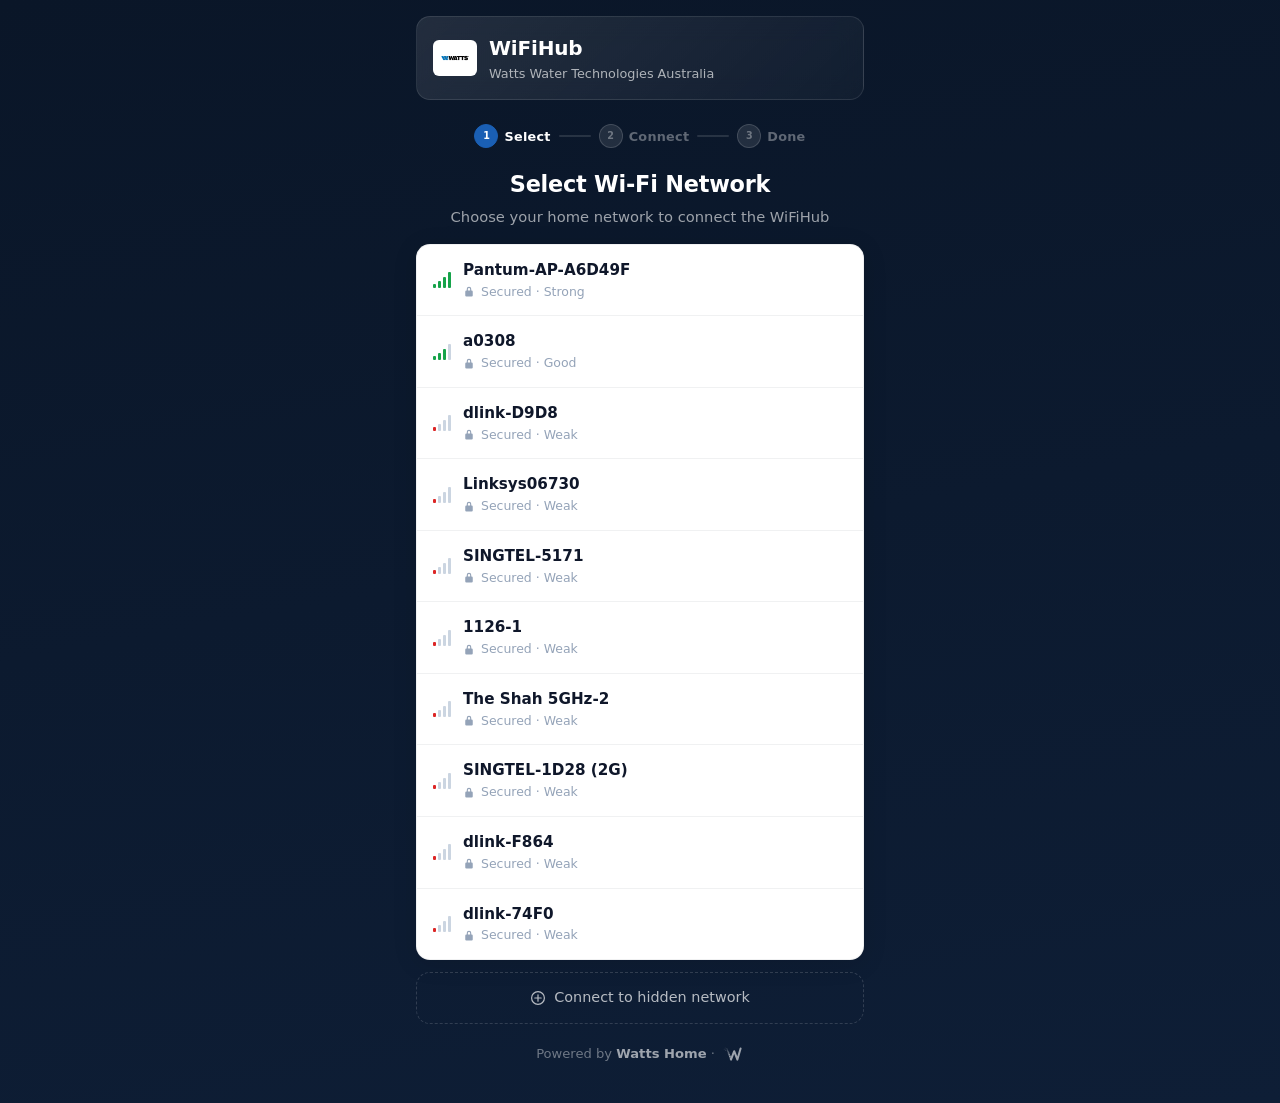
==== components/wifi_portal/src/index.html @ 4f14a234 "build(portal): move the wifi_manager component to components/wifi_portal Problem: the setup portal's" ====
<!DOCTYPE html>
<html lang="en">
<head>
	<meta charset="utf-8">
	<meta name="viewport" content="width=device-width, initial-scale=1.0, user-scalable=no">
	<meta name="apple-mobile-web-app-capable" content="yes">
	<meta name="theme-color" content="#0a1628">
	<link rel="stylesheet" href="style.css">
	<script defer src="code.js"></script>
	<title>WiFiHub Setup</title>
</head>
<body>
<div id="app">

	<!-- Brand Header -->
	<header id="brand">
		<div class="brand-row">
			<img class="brand-logo" src="Watts_Logo.png" alt="Watts Water Technologies" width="100" height="48">
			<div class="brand-text">
				<div class="brand-name">WiFiHub</div>
				<div class="brand-sub">Watts Water Technologies Australia</div>
			</div>
		</div>
	</header>

	<!-- Step Progress -->
	<nav id="steps" aria-label="Setup progress">
		<div class="step active" data-step="1"><span class="step-num">1</span><span class="step-lbl">Select</span></div>
		<div class="step-line"><div class="step-line-fill"></div></div>
		<div class="step" data-step="2"><span class="step-num">2</span><span class="step-lbl">Connect</span></div>
		<div class="step-line"><div class="step-line-fill"></div></div>
		<div class="step" data-step="3"><span class="step-num">3</span><span class="step-lbl">Done</span></div>
	</nav>

	<!-- ════════════════════════════════════════ -->
	<!-- VIEW 1: Wi-Fi Network Selection         -->
	<!-- ════════════════════════════════════════ -->
	<div id="view-scan" class="view active">

		<!-- Connected banner (hidden until connected) -->
		<button id="connected-banner" class="card card-connected" style="display:none"
			aria-label="View connection details" type="button">
			<div class="banner-row">
				<svg class="icon-sm" viewBox="0 0 20 20" aria-hidden="true">
					<circle cx="10" cy="10" r="10" fill="#16a34a"/>
					<path d="M6 10l3 3 5-6" stroke="#fff" stroke-width="2" fill="none" stroke-linecap="round" stroke-linejoin="round"/>
				</svg>
				<div class="banner-body">
					<div class="banner-label">Connected to</div>
					<div id="connected-ssid" class="banner-value"></div>
				</div>
				<svg class="icon-chevron" viewBox="0 0 20 20" width="18" height="18" aria-hidden="true">
					<path d="M7 4l6 6-6 6" stroke="currentColor" stroke-width="2" fill="none" stroke-linecap="round" stroke-linejoin="round"/>
				</svg>
			</div>
		</button>

		<h1 class="view-title">Select Wi-Fi Network</h1>
		<p class="view-sub">Choose your home network to connect the WiFiHub</p>

		<!-- Network list -->
		<div id="network-list" class="card" role="list" aria-label="Available Wi-Fi networks">
			<div id="scan-msg" class="scan-placeholder">
				<div class="spinner-sm"></div>
				<span>Scanning for networks&hellip;</span>
			</div>
		</div>

		<!-- Hidden network link -->
		<button id="btn-hidden" class="btn-link" type="button">
			<svg viewBox="0 0 20 20" width="16" height="16" aria-hidden="true">
				<circle cx="10" cy="10" r="8" stroke="currentColor" stroke-width="1.5" fill="none"/>
				<path d="M10 6v8M6 10h8" stroke="currentColor" stroke-width="1.5" stroke-linecap="round"/>
			</svg>
			Connect to hidden network
		</button>
	</div>

	<!-- ════════════════════════════════════════ -->
	<!-- VIEW 2a: Password Entry                 -->
	<!-- ════════════════════════════════════════ -->
	<div id="view-password" class="view" style="display:none">
		<button class="btn-back" type="button" data-back="scan" aria-label="Go back">
			<svg viewBox="0 0 20 20" width="20" height="20"><path d="M13 4l-6 6 6 6" stroke="currentColor" stroke-width="2" fill="none" stroke-linecap="round" stroke-linejoin="round"/></svg>
			Back
		</button>

		<h1 class="view-title">Enter Password</h1>
		<p class="view-sub">for <strong id="pwd-net-name"></strong></p>

		<div class="card form-card">
			<label class="field">
				<span class="field-label">Wi-Fi Password</span>
				<div class="field-input-wrap">
					<input id="input-pwd" type="password" placeholder="Enter password" autocomplete="off" autocapitalize="off">
					<button class="btn-eye" type="button" data-toggle-pwd="input-pwd" aria-label="Show password">
						<svg class="eye-show" viewBox="0 0 24 24" width="22" height="22"><path d="M1 12s4-8 11-8 11 8 11 8-4 8-11 8-11-8-11-8z" stroke="currentColor" stroke-width="1.5" fill="none"/><circle cx="12" cy="12" r="3" stroke="currentColor" stroke-width="1.5" fill="none"/></svg>
						<svg class="eye-hide" viewBox="0 0 24 24" width="22" height="22"><path d="M17.94 17.94A10.07 10.07 0 0 1 12 20c-7 0-11-8-11-8a18.45 18.45 0 0 1 5.06-5.94M9.9 4.24A9.12 9.12 0 0 1 12 4c7 0 11 8 11 8a18.5 18.5 0 0 1-2.16 3.19m-6.72-1.07a3 3 0 1 1-4.24-4.24" stroke="currentColor" stroke-width="1.5" fill="none"/><line x1="1" y1="1" x2="23" y2="23" stroke="currentColor" stroke-width="1.5"/></svg>
					</button>
				</div>
				<div id="pwd-error" class="field-error" role="alert"></div>
			</label>
		</div>

		<div class="btn-row">
			<button id="btn-connect" class="btn btn-primary" type="button">Connect</button>
		</div>
	</div>

	<!-- ════════════════════════════════════════ -->
	<!-- VIEW 2b: Manual / Hidden SSID Entry     -->
	<!-- ════════════════════════════════════════ -->
	<div id="view-manual" class="view" style="display:none">
		<button class="btn-back" type="button" data-back="scan" aria-label="Go back">
			<svg viewBox="0 0 20 20" width="20" height="20"><path d="M13 4l-6 6 6 6" stroke="currentColor" stroke-width="2" fill="none" stroke-linecap="round" stroke-linejoin="round"/></svg>
			Back
		</button>

		<h1 class="view-title">Hidden Network</h1>
		<p class="view-sub">Enter the network name and password</p>

		<div class="card form-card">
			<label class="field">
				<span class="field-label">Network Name (SSID)</span>
				<div class="field-input-wrap">
					<input id="input-manual-ssid" type="text" placeholder="Enter network name" autocomplete="off" autocapitalize="off">
				</div>
				<div id="ssid-error" class="field-error" role="alert"></div>
			</label>
			<label class="field">
				<span class="field-label">Password <span class="field-opt">(optional for open networks)</span></span>
				<div class="field-input-wrap">
					<input id="input-manual-pwd" type="password" placeholder="Enter password" autocomplete="off" autocapitalize="off">
					<button class="btn-eye" type="button" data-toggle-pwd="input-manual-pwd" aria-label="Show password">
						<svg class="eye-show" viewBox="0 0 24 24" width="22" height="22"><path d="M1 12s4-8 11-8 11 8 11 8-4 8-11 8-11-8-11-8z" stroke="currentColor" stroke-width="1.5" fill="none"/><circle cx="12" cy="12" r="3" stroke="currentColor" stroke-width="1.5" fill="none"/></svg>
						<svg class="eye-hide" viewBox="0 0 24 24" width="22" height="22"><path d="M17.94 17.94A10.07 10.07 0 0 1 12 20c-7 0-11-8-11-8a18.45 18.45 0 0 1 5.06-5.94M9.9 4.24A9.12 9.12 0 0 1 12 4c7 0 11 8 11 8a18.5 18.5 0 0 1-2.16 3.19m-6.72-1.07a3 3 0 1 1-4.24-4.24" stroke="currentColor" stroke-width="1.5" fill="none"/><line x1="1" y1="1" x2="23" y2="23" stroke="currentColor" stroke-width="1.5"/></svg>
					</button>
				</div>
			</label>
		</div>

		<div class="btn-row">
			<button id="btn-manual-connect" class="btn btn-primary" type="button">Connect</button>
		</div>
	</div>

	<!-- ════════════════════════════════════════ -->
	<!-- VIEW 3: Connecting / Result             -->
	<!-- ════════════════════════════════════════ -->
	<div id="view-connecting" class="view" style="display:none">
		<div class="state-wrap">

			<!-- Loading state -->
			<div id="state-loading" class="state-panel">
				<div class="spinner-lg"></div>
				<h1 class="view-title">Connecting&hellip;</h1>
				<p class="view-sub">to <strong id="connecting-ssid"></strong></p>
				<p class="hint-text">Your device may briefly lose Wi-Fi while the hub configures its radio. This usually takes 10&ndash;30&thinsp;seconds.</p>
			</div>

			<!-- Success state -->
			<div id="state-success" class="state-panel" style="display:none">
				<div class="result-icon">
					<svg viewBox="0 0 56 56" width="56" height="56">
						<circle cx="28" cy="28" r="26" fill="none" stroke="#16a34a" stroke-width="2.5" class="anim-circle"/>
						<path d="M17 28l8 8 14-15" stroke="#16a34a" stroke-width="3" fill="none" stroke-linecap="round" stroke-linejoin="round" class="anim-check"/>
					</svg>
				</div>
				<h1 class="view-title clr-success">Connected!</h1>
				<p class="view-sub">Your WiFiHub is now on your home network</p>
				<div class="card next-step-card">
					<!-- Watts Home "dissolving-W" mark (derived from the Watts Home app loading screen) -->
					<svg class="vplus-icon" viewBox="0 0 62 62" role="img" aria-label="Watts Home logo">
						<rect x="0" y="0" width="62" height="62" rx="8" fill="#0066cc"/>
						<!-- solid right portion of the W -->
						<path d="M30 45 L38 24 L46 45 L54 17" fill="none" stroke="#fff" stroke-width="5" stroke-linecap="round" stroke-linejoin="round"/>
						<!-- pixel-dissolve left arm -->
						<g fill="#fff">
							<rect x="27" y="40" width="5" height="5" rx="0.8"/>
							<rect x="25" y="35" width="4.6" height="4.6" rx="0.8" opacity="0.92"/>
							<rect x="23.4" y="30.5" width="4.2" height="4.2" rx="0.8" opacity="0.8"/>
							<rect x="22" y="26.5" width="3.8" height="3.8" rx="0.7" opacity="0.66"/>
							<rect x="20.8" y="23" width="3.4" height="3.4" rx="0.6" opacity="0.52"/>
							<rect x="19.6" y="20" width="3" height="3" rx="0.5" opacity="0.4"/>
							<rect x="18.4" y="16.6" width="2.6" height="2.6" rx="0.5" opacity="0.32"/>
							<rect x="15.5" y="20.5" width="2.6" height="2.6" rx="0.5" opacity="0.3"/>
							<rect x="14.6" y="15" width="2" height="2" rx="0.4" opacity="0.18"/>
							<rect x="12" y="18" width="2.2" height="2.2" rx="0.4" opacity="0.2"/>
						</g>
					</svg>
					<div>
						<strong>Return to Watts Home app</strong>
						<div class="next-step-sub">to complete your WiFiHub setup</div>
					</div>
				</div>
			</div>

			<!-- Failure state -->
			<div id="state-fail" class="state-panel" style="display:none">
				<div class="result-icon">
					<svg viewBox="0 0 56 56" width="56" height="56">
						<circle cx="28" cy="28" r="26" fill="none" stroke="#dc2626" stroke-width="2.5"/>
						<path d="M20 20l16 16M36 20l-16 16" stroke="#dc2626" stroke-width="3" fill="none" stroke-linecap="round"/>
					</svg>
				</div>
				<h1 class="view-title clr-danger">Connection Failed</h1>
				<p class="view-sub">Unable to connect to the network</p>
				<div class="card hint-card">
					<ul class="hint-list">
						<li>Double-check the Wi-Fi password</li>
						<li>Ensure you are near your router</li>
						<li>Verify the network is 2.4&thinsp;GHz compatible</li>
					</ul>
				</div>
			</div>
		</div>

		<div class="btn-row">
			<button id="btn-retry" class="btn btn-secondary" type="button" style="display:none">Try Again</button>
			<button id="btn-done" class="btn btn-primary" type="button" disabled>Done</button>
		</div>
	</div>

	<!-- ════════════════════════════════════════ -->
	<!-- VIEW: Connection Details                -->
	<!-- ════════════════════════════════════════ -->
	<div id="view-details" class="view" style="display:none">
		<button class="btn-back" type="button" data-back="scan" aria-label="Go back">
			<svg viewBox="0 0 20 20" width="20" height="20"><path d="M13 4l-6 6 6 6" stroke="currentColor" stroke-width="2" fill="none" stroke-linecap="round" stroke-linejoin="round"/></svg>
			Back
		</button>

		<h1 class="view-title">Connection Details</h1>
		<p class="view-sub" id="details-ssid-label"></p>

		<div class="card details-card">
			<div class="detail-row">
				<span class="detail-k">IP Address</span>
				<span class="detail-v" id="detail-ip">&mdash;</span>
			</div>
			<div class="detail-row">
				<span class="detail-k">Subnet Mask</span>
				<span class="detail-v" id="detail-netmask">&mdash;</span>
			</div>
			<div class="detail-row">
				<span class="detail-k">Gateway</span>
				<span class="detail-v" id="detail-gw">&mdash;</span>
			</div>
		</div>

		<div class="btn-row">
			<button id="btn-disconnect" class="btn btn-danger-outline" type="button">Disconnect</button>
		</div>
	</div>

	<!-- Disconnect Confirmation Modal -->
	<div id="modal-disconnect" class="modal-overlay" style="display:none">
		<div class="modal-box" role="alertdialog" aria-labelledby="modal-title">
			<svg class="modal-icon" viewBox="0 0 24 24" width="32" height="32" aria-hidden="true">
				<circle cx="12" cy="12" r="10" fill="none" stroke="#dc2626" stroke-width="1.5"/>
				<path d="M12 8v4M12 14.5v.5" stroke="#dc2626" stroke-width="2" stroke-linecap="round"/>
			</svg>
			<h2 id="modal-title" class="modal-heading">Disconnect Wi-Fi?</h2>
			<p class="modal-text">Your WiFiHub will lose its network connection and you will need to set it up again.</p>
			<div class="btn-row modal-btns">
				<button id="btn-cancel-dc" class="btn btn-secondary" type="button">Cancel</button>
				<button id="btn-confirm-dc" class="btn btn-danger" type="button">Disconnect</button>
			</div>
		</div>
	</div>

	<!-- Footer -->
	<footer id="footer">
		<span>Powered by</span>
		<strong>Watts Home</strong>
		<span>&middot;</span>
		<!-- Watts Home "dissolving-W" mark (derived from the Watts Home app loading screen) -->
		<svg class="footer-logo" viewBox="0 0 62 40" role="img" aria-label="Watts Home logo">
			<!-- solid right portion of the W -->
			<path d="M30 34 L38 13 L46 34 L54 6" fill="none" stroke="#fff" stroke-width="5" stroke-linecap="round" stroke-linejoin="round"/>
			<!-- pixel-dissolve left arm -->
			<g fill="#fff">
				<rect x="27" y="29" width="5" height="5" rx="0.8"/>
				<rect x="25" y="24" width="4.6" height="4.6" rx="0.8" opacity="0.92"/>
				<rect x="23.4" y="19.5" width="4.2" height="4.2" rx="0.8" opacity="0.8"/>
				<rect x="22" y="15.5" width="3.8" height="3.8" rx="0.7" opacity="0.66"/>
				<rect x="20.8" y="12" width="3.4" height="3.4" rx="0.6" opacity="0.52"/>
				<rect x="19.6" y="9" width="3" height="3" rx="0.5" opacity="0.4"/>
				<rect x="18.4" y="5.6" width="2.6" height="2.6" rx="0.5" opacity="0.32"/>
				<rect x="15.5" y="9.5" width="2.6" height="2.6" rx="0.5" opacity="0.3"/>
				<rect x="14.6" y="4" width="2" height="2" rx="0.4" opacity="0.18"/>
				<rect x="12" y="7" width="2.2" height="2.2" rx="0.4" opacity="0.2"/>
			</g>
		</svg>
	</footer>

</div>
</body>
</html>
---- components/wifi_portal/src/style.css ----
/* ── Design Tokens ─────────────────────────── */
:root {
    --bg-0: #0a1628;
    --bg-1: #0e1e36;
    --card: #ffffff;
    --card-border: rgba(15,23,42,0.06);
    --text-dark: #0f172a;
    --text-mid: #475569;
    --text-light: #94a3b8;
    --accent: #1a5fb4;
    --accent-hover: #1550a0;
    --success: #16a34a;
    --danger: #dc2626;
    --danger-hover: #b91c1c;
    --radius: 14px;
    --radius-sm: 10px;
    --shadow: 0 4px 24px rgba(0,0,0,0.12);
    --shadow-lg: 0 12px 40px rgba(0,0,0,0.18);
    --font: system-ui, -apple-system, "Segoe UI", Roboto, "Helvetica Neue", Arial, sans-serif;
    --ease: cubic-bezier(0.4, 0, 0.2, 1);
}

/* ── Reset & Base ─────────────────────────── */
*, *::before, *::after { box-sizing: border-box; }
body {
    margin: 0;
    font: 16px/1.5 var(--font);
    color: #fff;
    background: linear-gradient(170deg, var(--bg-0) 0%, var(--bg-1) 100%);
    min-height: 100vh;
    -webkit-font-smoothing: antialiased;
}

/* ── App Container ────────────────────────── */
#app {
    max-width: 480px;
    margin: 0 auto;
    padding: 16px 16px 32px;
}

/* ── Brand Header ─────────────────────────── */
#brand {
    padding: 16px;
    border-radius: var(--radius);
    background: linear-gradient(135deg, rgba(255,255,255,0.1), rgba(255,255,255,0.03));
    border: 1px solid rgba(255,255,255,0.1);
    backdrop-filter: blur(12px);
    -webkit-backdrop-filter: blur(12px);
    margin-bottom: 12px;
}
.brand-row {
    display: flex;
    align-items: center;
    gap: 12px;
}
.brand-logo {
    flex-shrink: 0;
    height: 36px;
    width: auto;
    object-fit: contain;
    background: #fff;
    border-radius: 6px;
    padding: 4px 8px;
}
.brand-name {
    font-size: 1.25em;
    font-weight: 800;
    letter-spacing: -0.01em;
}
.brand-sub {
    font-size: 0.8em;
    color: rgba(255,255,255,0.65);
    margin-top: 1px;
}

/* ── Step Indicator ───────────────────────── */
#steps {
    display: flex;
    align-items: center;
    justify-content: center;
    gap: 0;
    padding: 12px 8px 20px;
}
.step {
    display: flex;
    align-items: center;
    gap: 6px;
    color: rgba(255,255,255,0.35);
    font-size: 0.8em;
    font-weight: 600;
    transition: color 0.3s var(--ease);
}
.step.active { color: #fff; }
.step.done { color: var(--success); }
.step-num {
    width: 24px;
    height: 24px;
    border-radius: 50%;
    display: grid;
    place-items: center;
    font-size: 0.75em;
    font-weight: 700;
    background: rgba(255,255,255,0.1);
    border: 1.5px solid rgba(255,255,255,0.15);
    transition: all 0.3s var(--ease);
}
.step.active .step-num {
    background: var(--accent);
    border-color: var(--accent);
    color: #fff;
}
.step.done .step-num {
    background: var(--success);
    border-color: var(--success);
    color: #fff;
}
.step-lbl { letter-spacing: 0.02em; }
.step-line {
    width: 32px;
    height: 2px;
    background: rgba(255,255,255,0.12);
    margin: 0 8px;
    border-radius: 1px;
    overflow: hidden;
}
.step-line-fill {
    width: 0;
    height: 100%;
    background: var(--accent);
    border-radius: 1px;
    transition: width 0.4s var(--ease);
}

/* ── View Transitions ─────────────────────── */
.view {
    animation: fadeUp 0.3s var(--ease) both;
}
@keyframes fadeUp {
    from { opacity: 0; transform: translateY(12px); }
    to   { opacity: 1; transform: translateY(0); }
}
.view-title {
    text-align: center;
    font-size: 1.4em;
    font-weight: 800;
    margin: 0 0 4px;
    letter-spacing: -0.01em;
}
.view-sub {
    text-align: center;
    color: rgba(255,255,255,0.6);
    font-size: 0.92em;
    margin: 0 0 16px;
    padding: 0 12px;
}

/* ── Cards ─────────────────────────────────── */
.card {
    background: var(--card);
    border: 1px solid var(--card-border);
    border-radius: var(--radius);
    box-shadow: var(--shadow);
    color: var(--text-dark);
    overflow: hidden;
}

/* ── Connected Banner ─────────────────────── */
.card-connected {
    display: flex;
    width: 100%;
    padding: 14px 16px;
    margin-bottom: 16px;
    cursor: pointer;
    border: 1px solid rgba(22,163,74,0.25);
    background: linear-gradient(135deg, rgba(22,163,74,0.08), rgba(22,163,74,0.02));
    color: #fff;
    text-align: left;
    font: inherit;
    transition: transform 0.15s var(--ease), box-shadow 0.15s var(--ease);
}
.card-connected:hover,
.card-connected:focus-visible {
    transform: translateY(-1px);
    box-shadow: var(--shadow-lg);
}
.banner-row {
    display: flex;
    align-items: center;
    gap: 12px;
    width: 100%;
}
.icon-sm { flex-shrink: 0; width: 20px; height: 20px; }
.banner-body { flex: 1; min-width: 0; }
.banner-label {
    font-size: 0.75em;
    color: rgba(255,255,255,0.6);
    text-transform: uppercase;
    letter-spacing: 0.06em;
    font-weight: 600;
}
.banner-value {
    font-weight: 700;
    font-size: 1em;
    white-space: nowrap;
    overflow: hidden;
    text-overflow: ellipsis;
}
.icon-chevron {
    flex-shrink: 0;
    color: rgba(255,255,255,0.4);
}

/* ── Network List ─────────────────────────── */
.scan-placeholder {
    display: flex;
    align-items: center;
    justify-content: center;
    gap: 10px;
    padding: 32px 16px;
    color: var(--text-light);
    font-size: 0.92em;
}
.network {
    display: flex;
    align-items: center;
    gap: 12px;
    padding: 14px 16px;
    border-bottom: 1px solid rgba(15,23,42,0.06);
    cursor: pointer;
    transition: background 0.15s var(--ease);
    -webkit-tap-highlight-color: transparent;
}
.network:last-child { border-bottom: 0; }
.network:hover,
.network:focus-visible { background: rgba(26,95,180,0.04); }
.network:active { background: rgba(26,95,180,0.08); }

/* Signal Strength Bars (pure CSS) */
.signal {
    display: flex;
    align-items: flex-end;
    gap: 2px;
    height: 16px;
    flex-shrink: 0;
    width: 18px;
}
.signal i {
    display: block;
    width: 3px;
    background: #cbd5e1;
    border-radius: 1px;
    font-style: normal;
}
.signal i:nth-child(1) { height: 4px; }
.signal i:nth-child(2) { height: 7px; }
.signal i:nth-child(3) { height: 11px; }
.signal i:nth-child(4) { height: 16px; }
.signal[data-bars="4"] i { background: var(--success); }
.signal[data-bars="3"] i:nth-child(-n+3) { background: var(--success); }
.signal[data-bars="2"] i:nth-child(-n+2) { background: #eab308; }
.signal[data-bars="1"] i:nth-child(1) { background: var(--danger); }

.net-info { flex: 1; min-width: 0; }
.net-name {
    font-weight: 600;
    font-size: 0.95em;
    color: var(--text-dark);
    white-space: nowrap;
    overflow: hidden;
    text-overflow: ellipsis;
}
.net-meta {
    display: flex;
    align-items: center;
    gap: 6px;
    font-size: 0.78em;
    color: var(--text-light);
    margin-top: 1px;
}
.net-meta svg {
    width: 12px;
    height: 12px;
    flex-shrink: 0;
}

/* ── Hidden Network Button ────────────────── */
.btn-link {
    display: flex;
    align-items: center;
    justify-content: center;
    gap: 8px;
    width: 100%;
    padding: 14px;
    margin-top: 12px;
    background: none;
    border: 1px dashed rgba(255,255,255,0.15);
    border-radius: var(--radius);
    color: rgba(255,255,255,0.7);
    font: inherit;
    font-size: 0.9em;
    cursor: pointer;
    transition: all 0.2s var(--ease);
    -webkit-tap-highlight-color: transparent;
}
.btn-link:hover,
.btn-link:focus-visible {
    border-color: rgba(255,255,255,0.3);
    color: #fff;
    background: rgba(255,255,255,0.04);
}

/* ── Back Button ──────────────────────────── */
.btn-back {
    display: inline-flex;
    align-items: center;
    gap: 4px;
    background: none;
    border: none;
    color: rgba(255,255,255,0.7);
    font: inherit;
    font-size: 0.9em;
    padding: 8px 4px;
    margin-bottom: 8px;
    cursor: pointer;
    transition: color 0.15s;
    -webkit-tap-highlight-color: transparent;
}
.btn-back:hover,
.btn-back:focus-visible { color: #fff; }

/* ── Form Fields ──────────────────────────── */
.form-card { padding: 20px 16px; }
.field { display: block; }
.field + .field { margin-top: 16px; }
.field-label {
    display: block;
    font-size: 0.85em;
    font-weight: 600;
    color: var(--text-mid);
    margin-bottom: 6px;
}
.field-opt {
    font-weight: 400;
    color: var(--text-light);
}
.field-input-wrap {
    position: relative;
    display: flex;
    align-items: center;
}
.field-input-wrap input {
    width: 100%;
    padding: 12px 44px 12px 14px;
    border: 1.5px solid #e2e8f0;
    border-radius: var(--radius-sm);
    background: #f8fafc;
    font: inherit;
    font-size: 1em;
    color: var(--text-dark);
    transition: border-color 0.2s, box-shadow 0.2s;
    -webkit-appearance: none;
    appearance: none;
}
.field-input-wrap input:focus {
    outline: none;
    border-color: var(--accent);
    box-shadow: 0 0 0 3px rgba(26,95,180,0.12);
}
.field-input-wrap input.field-err {
    border-color: var(--danger);
    box-shadow: 0 0 0 3px rgba(220,38,38,0.1);
}
.field-error {
    font-size: 0.82em;
    color: var(--danger);
    min-height: 0;
    overflow: hidden;
    transition: all 0.2s var(--ease);
    padding: 0;
}
.field-error:not(:empty) {
    padding-top: 5px;
    min-height: 1.4em;
}

/* ── Eye Toggle ───────────────────────────── */
.btn-eye {
    position: absolute;
    right: 4px;
    top: 50%;
    transform: translateY(-50%);
    width: 40px;
    height: 40px;
    display: grid;
    place-items: center;
    background: none;
    border: none;
    color: var(--text-light);
    cursor: pointer;
    border-radius: 8px;
    transition: color 0.15s;
    -webkit-tap-highlight-color: transparent;
}
.btn-eye:hover,
.btn-eye:focus-visible { color: var(--text-mid); }
.btn-eye .eye-hide { display: none; }
.btn-eye.revealed .eye-show { display: none; }
.btn-eye.revealed .eye-hide { display: block; }

/* ── Buttons ──────────────────────────────── */
.btn {
    display: inline-flex;
    align-items: center;
    justify-content: center;
    min-width: 120px;
    min-height: 48px;
    padding: 12px 24px;
    border: none;
    border-radius: 999px;
    font: inherit;
    font-size: 1em;
    font-weight: 700;
    cursor: pointer;
    transition: all 0.15s var(--ease);
    -webkit-tap-highlight-color: transparent;
}
.btn:disabled {
    opacity: 0.45;
    pointer-events: none;
}
.btn-primary {
    background: var(--accent);
    color: #fff;
    box-shadow: 0 4px 16px rgba(26,95,180,0.3);
}
.btn-primary:hover,
.btn-primary:focus-visible {
    background: var(--accent-hover);
    transform: translateY(-1px);
    box-shadow: 0 6px 24px rgba(26,95,180,0.35);
}
.btn-primary:active {
    transform: translateY(0);
}
.btn-secondary {
    background: rgba(255,255,255,0.1);
    color: #fff;
    border: 1px solid rgba(255,255,255,0.15);
}
.btn-secondary:hover,
.btn-secondary:focus-visible {
    background: rgba(255,255,255,0.15);
}
.btn-danger {
    background: var(--danger);
    color: #fff;
}
.btn-danger:hover,
.btn-danger:focus-visible {
    background: var(--danger-hover);
}
.btn-danger-outline {
    background: none;
    color: var(--danger);
    border: 1.5px solid var(--danger);
}
.btn-danger-outline:hover,
.btn-danger-outline:focus-visible {
    background: var(--danger);
    color: #fff;
}
.btn-row {
    display: flex;
    justify-content: center;
    gap: 10px;
    padding: 16px 0;
}

/* ── Connecting / Result States ───────────── */
.state-wrap {
    text-align: center;
    padding: 24px 0 8px;
}
.state-panel { animation: fadeUp 0.35s var(--ease) both; }
.result-icon {
    margin: 0 auto 16px;
    width: 56px;
    height: 56px;
}
.clr-success { color: var(--success); }
.clr-danger { color: var(--danger); }
.hint-text {
    color: rgba(255,255,255,0.5);
    font-size: 0.85em;
    text-align: center;
    padding: 0 20px;
    margin: 8px 0 0;
}

/* Next-step card (success view) */
.next-step-card {
    display: flex;
    align-items: center;
    gap: 12px;
    padding: 16px;
    margin: 16px auto 0;
    max-width: 320px;
    text-align: left;
    font-size: 0.92em;
}
.vplus-icon {
    flex-shrink: 0;
    width: 48px;
    height: 48px;
    object-fit: contain;
    border-radius: 8px;
}
.next-step-sub {
    color: var(--text-light);
    font-size: 0.88em;
    margin-top: 2px;
}

/* Hint card (failure view) */
.hint-card {
    margin: 16px auto 0;
    max-width: 340px;
    padding: 16px 16px 16px 12px;
    text-align: left;
}
.hint-list {
    margin: 0;
    padding: 0 0 0 20px;
    font-size: 0.9em;
    color: var(--text-mid);
}
.hint-list li + li { margin-top: 6px; }

/* ── Connection Details ───────────────────── */
.details-card { padding: 4px 0; }
.detail-row {
    display: flex;
    justify-content: space-between;
    align-items: center;
    padding: 13px 16px;
    border-bottom: 1px solid rgba(15,23,42,0.06);
}
.detail-row:last-child { border-bottom: 0; }
.detail-k {
    font-size: 0.9em;
    color: var(--text-mid);
}
.detail-v {
    font-weight: 600;
    font-size: 0.9em;
    color: var(--text-dark);
    font-variant-numeric: tabular-nums;
}

/* ── Modal ─────────────────────────────────── */
.modal-overlay {
    position: fixed;
    inset: 0;
    z-index: 100;
    background: rgba(10,22,40,0.6);
    backdrop-filter: blur(6px);
    -webkit-backdrop-filter: blur(6px);
    display: flex;
    align-items: center;
    justify-content: center;
    padding: 24px;
    animation: fadeIn 0.2s var(--ease);
}
@keyframes fadeIn {
    from { opacity: 0; }
    to   { opacity: 1; }
}
.modal-box {
    background: var(--card);
    border-radius: var(--radius);
    box-shadow: var(--shadow-lg);
    padding: 28px 24px 20px;
    max-width: 360px;
    width: 100%;
    text-align: center;
    color: var(--text-dark);
    animation: scaleIn 0.25s var(--ease);
}
@keyframes scaleIn {
    from { opacity: 0; transform: scale(0.92); }
    to   { opacity: 1; transform: scale(1); }
}
.modal-icon { margin-bottom: 12px; }
.modal-heading {
    font-size: 1.15em;
    font-weight: 700;
    margin: 0 0 8px;
}
.modal-text {
    font-size: 0.9em;
    color: var(--text-mid);
    margin: 0 0 20px;
    padding: 0;
    line-height: 1.5;
}
.modal-btns { padding: 0; }

/* ── Spinners ─────────────────────────────── */
@keyframes spin { to { transform: rotate(360deg); } }
.spinner-sm {
    width: 18px;
    height: 18px;
    border: 2px solid #e2e8f0;
    border-top-color: var(--accent);
    border-radius: 50%;
    animation: spin 0.7s linear infinite;
}
.spinner-lg {
    width: 52px;
    height: 52px;
    border: 3px solid rgba(26,95,180,0.15);
    border-top-color: var(--accent);
    border-radius: 50%;
    animation: spin 0.8s linear infinite;
    margin: 0 auto 20px;
}

/* ── Success Checkmark Animation ──────────── */
.anim-circle {
    stroke-dasharray: 166;
    stroke-dashoffset: 166;
    animation: drawCircle 0.6s var(--ease) 0.1s forwards;
}
.anim-check {
    stroke-dasharray: 50;
    stroke-dashoffset: 50;
    animation: drawCheck 0.4s var(--ease) 0.5s forwards;
}
@keyframes drawCircle {
    to { stroke-dashoffset: 0; }
}
@keyframes drawCheck {
    to { stroke-dashoffset: 0; }
}

/* ── Footer ───────────────────────────────── */
#footer {
    text-align: center;
    padding: 20px 0 8px;
    font-size: 0.82em;
    color: rgba(255,255,255,0.4);
}
#footer strong {
    color: rgba(255,255,255,0.6);
}
.footer-logo {
    height: 16px;
    width: auto;
    vertical-align: middle;
    opacity: 0.6;
}

/* ── Focus / Accessibility ────────────────── */
:focus-visible {
    outline: 2px solid var(--accent);
    outline-offset: 2px;
}
button:focus:not(:focus-visible),
input:focus:not(:focus-visible) {
    outline: none;
}
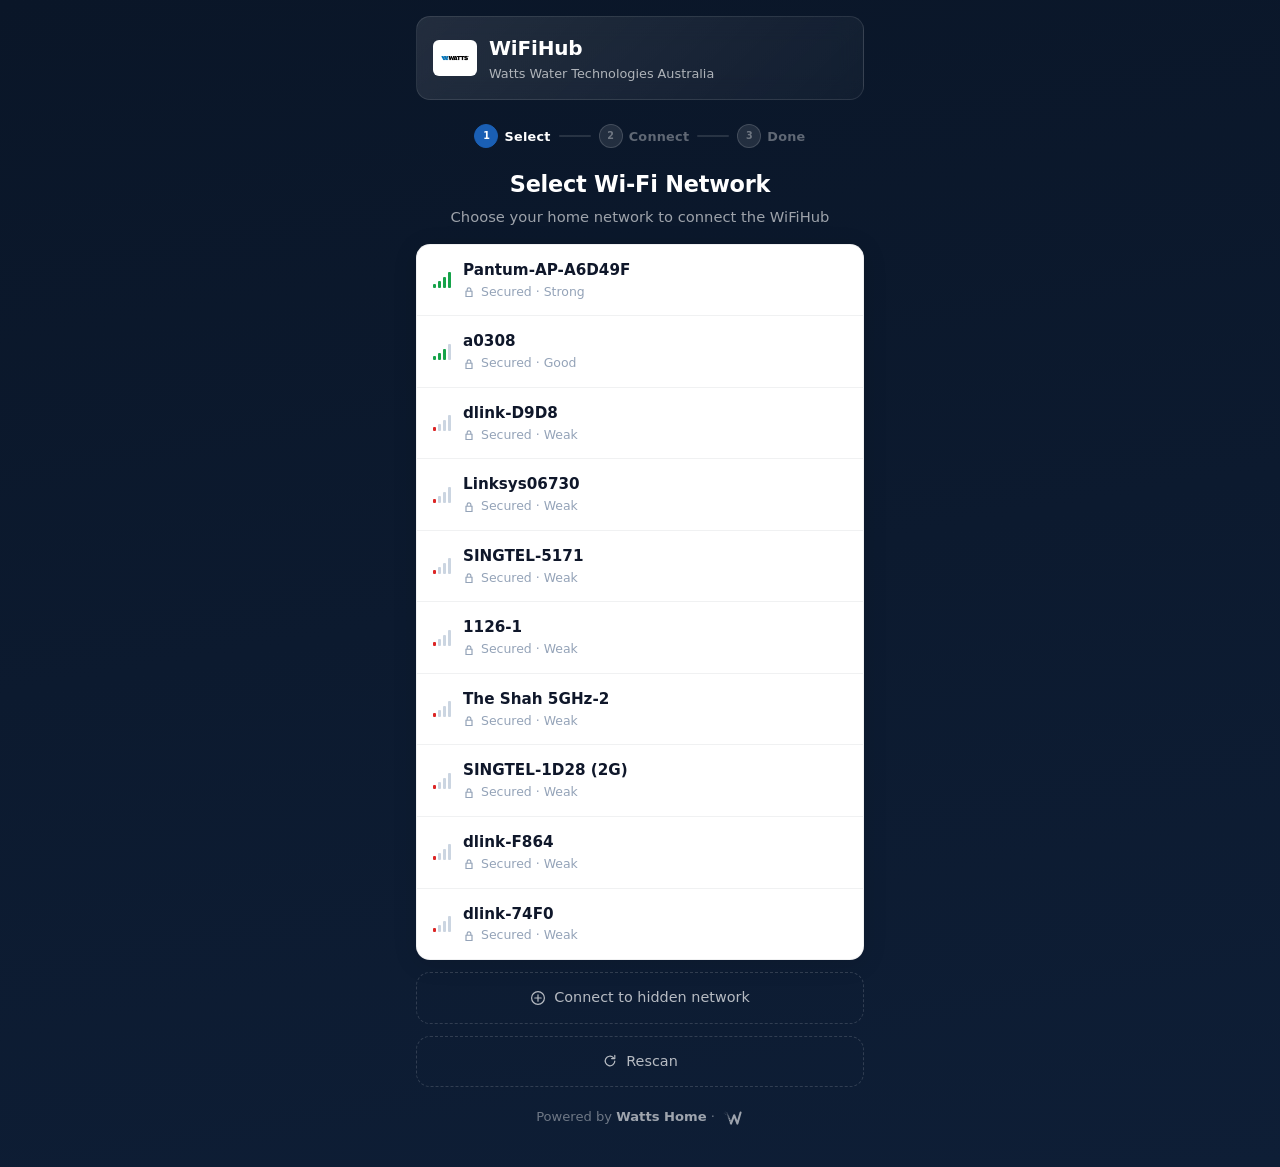
==== commit 93f71629: "feat(portal): rework the setup page around status.json, Rescan and Finish (C9) A re-opened sign-in w" ====
--- a/components/wifi_portal/src/index.html
+++ b/components/wifi_portal/src/index.html
@@ -55,6 +55,12 @@
 			</div>
 		</button>
 
+		<!-- The hub lost its router (status urc 3): until it reconnects or a network is chosen -->
+		<div id="fallback-banner" class="card card-warn" style="display:none" role="status">
+			<div class="banner-label">Connection lost</div>
+			<div id="fallback-text" class="banner-text"></div>
+		</div>
+
 		<h1 class="view-title">Select Wi-Fi Network</h1>
 		<p class="view-sub">Choose your home network to connect the WiFiHub</p>
 
@@ -65,6 +71,9 @@
 				<span>Scanning for networks&hellip;</span>
 			</div>
 		</div>
+
+		<!-- Shown while the page polls nothing (60 s with no touch) -->
+		<p id="idle-hint" class="hint-text" style="display:none">Tap anywhere to refresh the list</p>
 
 		<!-- Hidden network link -->
 		<button id="btn-hidden" class="btn-link" type="button">
@@ -73,6 +82,14 @@
 				<path d="M10 6v8M6 10h8" stroke="currentColor" stroke-width="1.5" stroke-linecap="round"/>
 			</svg>
 			Connect to hidden network
+		</button>
+
+		<!-- Rescan: the hub scans at most every 20 s for the page -->
+		<button id="btn-rescan" class="btn-link" type="button">
+			<svg viewBox="0 0 20 20" width="16" height="16" aria-hidden="true">
+				<path d="M16 10a6 6 0 1 1-1.8-4.3M16 3v4h-4" stroke="currentColor" stroke-width="1.5" fill="none" stroke-linecap="round" stroke-linejoin="round"/>
+			</svg>
+			<span id="rescan-label">Rescan</span>
 		</button>
 	</div>
 
@@ -167,7 +184,7 @@
 					</svg>
 				</div>
 				<h1 class="view-title clr-success">Connected!</h1>
-				<p class="view-sub">Your WiFiHub is now on your home network</p>
+				<p class="view-sub">WiFiHub is connected to <strong id="success-ssid"></strong></p>
 				<div class="card next-step-card">
 					<!-- Watts Home "dissolving-W" mark (derived from the Watts Home app loading screen) -->
 					<svg class="vplus-icon" viewBox="0 0 62 62" role="img" aria-label="Watts Home logo">
@@ -203,8 +220,8 @@
 						<path d="M20 20l16 16M36 20l-16 16" stroke="#dc2626" stroke-width="3" fill="none" stroke-linecap="round"/>
 					</svg>
 				</div>
-				<h1 class="view-title clr-danger">Connection Failed</h1>
-				<p class="view-sub">Unable to connect to the network</p>
+				<h1 id="fail-title" class="view-title clr-danger">Connection Failed</h1>
+				<p id="fail-text" class="view-sub">Unable to connect to the network</p>
 				<div class="card hint-card">
 					<ul class="hint-list">
 						<li>Double-check the Wi-Fi password</li>
@@ -213,12 +230,20 @@
 					</ul>
 				</div>
 			</div>
+
+			<!-- Finished: the hub's setup network closes about 2 s after Finish -->
+			<div id="state-finished" class="state-panel" style="display:none">
+				<h1 class="view-title clr-success">Setup complete</h1>
+				<p class="view-sub">WiFiHub's setup network closes now, and your phone goes back to its own Wi-Fi. You can close this page.</p>
+			</div>
 		</div>
 
 		<div class="btn-row">
 			<button id="btn-retry" class="btn btn-secondary" type="button" style="display:none">Try Again</button>
-			<button id="btn-done" class="btn btn-primary" type="button" disabled>Done</button>
-		</div>
+			<button id="btn-done" class="btn btn-secondary" type="button" style="display:none">Other Network</button>
+			<button id="btn-finish" class="btn btn-primary" type="button" style="display:none">Finish</button>
+		</div>
+		<p id="finish-note" class="hint-text" role="status"></p>
 	</div>
 
 	<!-- ════════════════════════════════════════ -->
@@ -250,6 +275,7 @@
 
 		<div class="btn-row">
 			<button id="btn-disconnect" class="btn btn-danger-outline" type="button">Disconnect</button>
+			<button id="btn-finish-details" class="btn btn-primary" type="button">Finish</button>
 		</div>
 	</div>
 
--- a/components/wifi_portal/src/style.css
+++ b/components/wifi_portal/src/style.css
@@ -471,6 +471,7 @@
 }
 .btn-row {
     display: flex;
+    flex-wrap: wrap;
     justify-content: center;
     gap: 10px;
     padding: 16px 0;
@@ -660,6 +661,20 @@
     opacity: 0.6;
 }
 
+/* ── Router-lost banner (hub FW 2.1.4) ───── */
+.card-warn {
+    padding: 14px 16px;
+    margin-bottom: 16px;
+    border: 1px solid rgba(217,119,6,0.35);
+    background: linear-gradient(135deg, rgba(217,119,6,0.16), rgba(217,119,6,0.04));
+    color: #fff;
+}
+.banner-text {
+    font-size: 0.92em;
+    line-height: 1.4;
+    margin-top: 4px;
+}
+
 /* ── Focus / Accessibility ────────────────── */
 :focus-visible {
     outline: 2px solid var(--accent);
